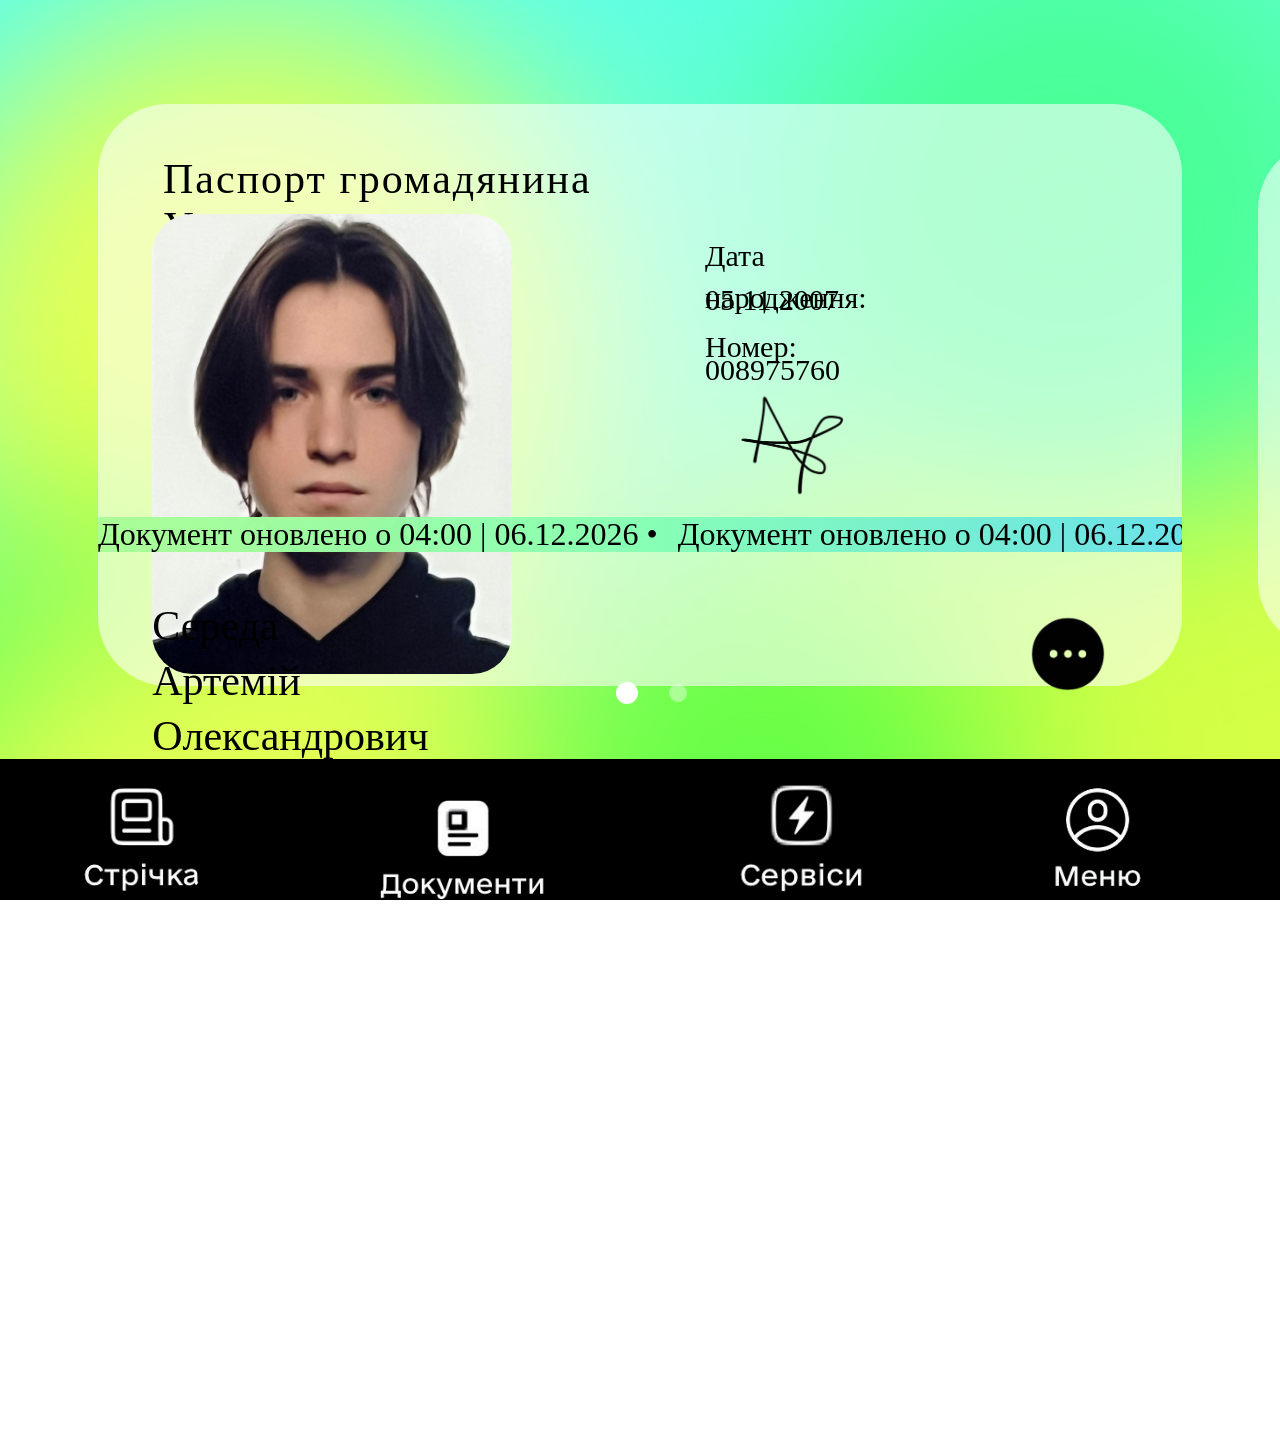
==== fake_diia.html @ 61fe567f "Add files via upload" ====
<!DOCTYPE html>
<html lang="ru">
<head>
<meta charset="UTF-8">
<link rel="stylesheet" href="style.css">
<link rel="icon" type="image/png" href="unnamed.jpg">
<link rel="apple-touch-icon" href="unnamed.jpg">
<meta name="viewport" content="width=device-width, initial-scale=0.4, maximum-scale=0.4, user-scalable=no">
<script src="scripts.js"></script>
<link rel="manifest" href="manifest.json">
</head>
<body>

  <div class="orbit orbit1">
  <div class="blob blob1"></div>
</div>
<div class="orbit orbit2">
  <div class="blob blob2"></div>
</div>
<div class="orbit orbit3">
  <div class="blob blob3"></div>
</div>
<div class="orbit orbit4">
  <div class="blob blob4"></div>
</div>
<div class="orbit orbit5">
  <div class="blob blob5"></div>
</div>
<div class="orbit orbit6">
  <div class="blob blob6"></div>
</div>

<div class="container-document front">
      <h1>Паспорт громадянина<br>України</h1>
      <img src="images.jpg">
      <p>Дата<br>народження:</p>
      <p class="date">05.11.2007</p>
      <p class="number">Номер:</p>
      <p class="numbero">008975760</p>
      <div class="container-diisnosti">
         <div class="marquee" id="marquee">
        </div>
        </div>
        <img class="pidpis" src="pidpis.png">
      <p class="PIB">Середа<br>Артемiй<br>Олександрович</p>
      <button class="options"></button>
      </div>
    <div class="container-document-2 back">
        <p class="code-text">Код діятиме ще <span id="timer">3:00</span> хв</p>
        <img class="qrcode" src="qrcode.png">
        <button class="qr-button"></button>
        <button class="strih-button"></button>
    </div>

        
    
    <div class="container-document-3">
      <h1 class="platnik">Картка платника<br>податкiв</h1>
      <h2 class="RNOKPP">РНОКПП</h2>
      <p class="PIB-platnik">Середа<br>Артемiй<br>Олександрович</p>
      <p class="date-birthday">Дата народження:<br>
      05.11.2007</p>
      <div class="container-diisnosti2">
         <div class="marquee2" id="marquee2">
        </div>
        </div>
      <p class="NumberRnokpp">3987608613</p>
      <button class="copy-paste"></button>
      <button class="options"></button>
    </div>
    <div class="container-document-4 back">
        <p class="code-text">Код діятиме ще <span id="timer">3:00</span> хв</p>
        <img class="qrcode" src="qrcode.png">
        <button class="qr-button"></button>
        <button class="strih-button"></button>
    </div>

  <div class="circle"></div>
  <div class="circle2"></div>

  <div class="down-bar">
    <img class="strichka" src="strichka.png">
    <img class="document" src="document.png">
    <img class="services" src="services.png">
    <img class="menus" src="menus.png">
  </div>

</body>
</html>
---- style.css ----
@font-face {
  font-family: "E-Ukraine-Regular";
  src: url("fonts/e-Ukraine_font/desktop/e-Ukraine-Regular.otf") format("opentype");
  font-weight: normal;
  font-style: normal;
}

@font-face {
  font-family: "E-Ukraine-Bold";
  src: url("fonts/e-Ukraine_font/desktop/e-Ukraine-Bold.otf") format("opentype");
  font-weight: normal;
  font-style: normal;
}

@font-face {
  font-family: "E-Ukraine-Medium";
  src: url("fonts/e-Ukraine_font/desktop/e-Ukraine-Medium.otf") format("opentype");
  font-weight: normal;
  font-style: normal;
}

@font-face {
  font-family: "E-Ukraine-Thin";
  src: url("fonts/e-Ukraine_font/desktop/e-Ukraine-Thin.otf") format("opentype");
  font-weight: normal;
  font-style: normal;
}

html, body {
  margin: 0;
  padding: 0;
  width: 100vw;
  height: 100vh;
  overflow: hidden;
  display: flex;
  justify-content: center;
  align-items: center;
  perspective: 25000px;
  background-attachment: fixed;
  background-size: cover;
  white-space: nowrap;

  /* Стартовый фон */
  background: linear-gradient(160deg, #57fff4, #6bffce, #65e0ff);
  animation: gradientFlow 15s ease-in-out infinite alternate;
}

body.screen-2 .container-document,
body.screen-2 .container-document-2 {
  transform: translateX(-120%);
  opacity: 0;
  pointer-events: none;
}

/* Третий въезжает и становится как обычный документ */
body.screen-2 .container-document-3 {
  right: 10%;      /* ставим по центру, подгони при необходимости */
  top: 11.5%;
  height: 58%;     /* как у остальных */
  opacity: 1;
}

/* ---- МЯГКИЙ ФОН КАК В ДІЇ ---- */
body::before {
  content: "";
  position: fixed;
  inset: 0;
  z-index: -1;
  background: inherit; /* повторяет фон body */
  filter: blur(2px);
  opacity: 0.9;
  animation: huePulse 20s linear infinite alternate;
}

/* Анимация плавного движения фона */
@keyframes gradientFlow {
  0% {
    background-position: 0% 50%;
    background: linear-gradient(160deg, #57fff4, #6bffce, #65e0ff);
  }
  50% {
    background-position: 100% 50%;
    background: linear-gradient(160deg, #6bffce, #65e0ff, #57fff4);
  }
  100% {
    background-position: 0% 50%;
    background: linear-gradient(160deg, #65e0ff, #57fff4, #6bffce);
  }
}

/* Едва заметное “дыхание” цвета */
@keyframes huePulse {
  0%   { filter: hue-rotate(0deg) brightness(1); }
  50%  { filter: hue-rotate(15deg) brightness(1.05); }
  100% { filter: hue-rotate(-15deg) brightness(1); }
}

/* ---- БЛОБЫ ---- */
.blob {
  position: absolute;
  border-radius: 50%;
  filter: blur(100px);
  opacity: 1;
  animation: moveRandom 10s ease-in-out infinite;
}

/* Размеры, цвета, отдельная цветовая анимация у каждого */
.blob1 { width: 700px; height: 700px; background: #e3ff54; top: 0%; left: -8%;  animation: moveRandom 22s ease-in-out infinite, colorShift1 30s ease-in-out infinite; }
.blob2 { width: 700px; height: 700px; background: #5eff49; top: 60%; left: -20%; animation: moveRandom 25s ease-in-out infinite, colorShift2 28s ease-in-out infinite; }
.blob3 { width: 1000px; height: 1000px; background: #d4ff46; top: 40%; left: 50%; animation: moveRandom 28s ease-in-out infinite, colorShift3 35s ease-in-out infinite; }
.blob4 { width: 900px; height: 900px; background: #e3ff54; top: 60%; left: -10%; animation: moveRandom 26s ease-in-out infinite, colorShift4 32s ease-in-out infinite; }
.blob5 { width: 600px; height: 600px; background: #49ff95; top: -10%; left: 60%; animation: moveRandom 30s ease-in-out infinite, colorShift5 37s ease-in-out infinite; }
.blob6 { width: 500px; height: 500px; background: #66ff47; top: 60%; left: 40%; animation: moveRandom 32s ease-in-out infinite, colorShift6 39s ease-in-out infinite; }

/* ---- Анимация движения ---- */
@keyframes moveRandom {
  0%   { transform: translate(0, 0) scale(1); }
  20%  { transform: translate(50px, -100px) scale(1.1); }
  40%  { transform: translate(-80px, 60px) scale(0.9); }
  60%  { transform: translate(120px, 100px) scale(1.15); }
  80%  { transform: translate(-100px, -80px) scale(1.05); }
  100% { transform: translate(0, 0) scale(1); }
}

/* ---- Независимые цветовые циклы (мягко-красочные версии) ---- */
@keyframes colorShift1 {
  0% { background-color: #f6ff94; }
  25% { background-color: #c7f7ff; }
  50% { background-color: #93d7ff; }
  75% { background-color: #b6ffda; }
  90% { background-color: #e3c6ff; }
  100% { background-color: #f6ff94; }
}

@keyframes colorShift2 {
  0% { background-color: #b7ff9f; }
  25% { background-color: #e3c6ff; }
  50% { background-color: #b6ffda; }
  75% { background-color: #c7f7ff; }
  90% { background-color: #7ec3ff; }
  100% { background-color: #b7ff9f; }
}

@keyframes colorShift3 {
  0% { background-color: #f1ff86; }
  25% { background-color: #b6ffda; }
  50% { background-color: #e3c6ff; }
  75% { background-color: #c7f7ff; }
  90% { background-color: #94ffe9; }
  100% { background-color: #f1ff86; }
}

@keyframes colorShift4 {
  0% { background-color: #f6ff94; }
  25% { background-color: #7ec3ff; }
  50% { background-color: #b6ffda; }
  75% { background-color: #c7f7ff; }
  90% { background-color: #e3c6ff; }
  100% { background-color: #f6ff94; }
}

@keyframes colorShift5 {
  0% { background-color: #97ffd1; }
  25% { background-color: #97e0ff; }
  50% { background-color: #c7f7ff; }
  75% { background-color: #b6ffda; }
  90% { background-color: #e3c6ff; }
  100% { background-color: #97ffd1; }
}

@keyframes colorShift6 {
  0% { background-color: #aaff93; }
  25% { background-color: #e3c6ff; }
  50% { background-color: #b6ffda; }
  75% { background-color: #c7f7ff; }
  85% { background-color: #97ffd1; }
  95% { background-color: #d7aaff; }
  100% { background-color: #aaff93; }
}


  .container-document{    
    width: 80%;
    height: 58%;
    margin: auto auto;
    position: absolute;
    top: 11.5%;
    padding: 30px;
    border-radius: 70px;
    background: rgba(255, 255, 255, 0.582);
    backdrop-filter: blur(5px); 
    color: white;
    text-align: left;
    font-family: "E-Ukraine-Regular";
    transform-style: preserve-3d;
    transition: transform 0.7s;
    cursor: pointer;
    backface-visibility: hidden;
  }
  

  .container-document-2{    
    width: 80%;
    height: 58%;
    margin: auto auto;
    position: absolute;
    top: 11.5%;
    padding: 30px;
    border-radius: 70px;
    background: white;
    color: rgb(255, 255, 255);
    font-family: "E-Ukraine-Regular";
    transform-style: preserve-3d;
    transition: transform 0.7s;
    cursor: pointer;
    backface-visibility: hidden;
    justify-content: center;
    align-items: center;
    text-align: center;
  }

.container-document,
.container-document-2,
.container-document-3,
.container-document-4 {
  transition: transform 0.3s ease-in-out, opacity 0.3s ease-in-out, right 0.3s ease-in-out, height 0.3s ease-in-out, top 0.3s ease-in-out;
}


.code-text {
  color: #888;
  font-size: 27px;
  margin-bottom: 10px;
  position: relative;
  top: 5%;
}

.qrcode {
  position: absolute;
  left: 14%;
  top: 16%;
  width: 75%;
  height: 50%;
}

.qr-button {
  width: 160px;
  height: 220px;
  position: absolute;
  top: 75.5%;
  left: 22%;
  background-image: url('qr-button.png');
  background-color: transparent;
  background-size: cover;
  background-position: center; 
  border: none; 
  outline: none; 
}

.strih-button {
  width: 200px;
  height: 240px;
  position: absolute;
  top: 74.8%;
  left: 58%;
  background-image: url('strih-button.png');
  background-color: transparent;
  background-size: cover;
  background-position: center; 
  border: none; 
  outline: none; 
}

.container-document-3 {
  width: 80%;
  height: 50%;
  margin: auto auto;
  position: absolute;
  top: 15.5%;
  right: -83%;          
  padding: 30px;
  border-radius: 70px;
  background: rgba(255, 255, 255, 0.582);
  backdrop-filter: blur(5px); 
  color: white;
  text-align: left;
  font-family: "E-Ukraine-Regular";
  transition: transform 0.7s;
  transform-style: preserve-3d;
  opacity: 1;        
}

.container-document-3 .platnik {
    font-size: 42px;
    margin-bottom: 10px;
    color: #000000;
    position: absolute;
    left: 6%;
    top: 4%;
    letter-spacing: 2px;
    font-weight: 400;
}

.container-document-3 .RNOKPP {
    font-size: 38px;
    margin-bottom: 10px;
    color: #000000;
    position: absolute;
    left: 6%;
    top: 15%;
    letter-spacing: 2px;
    font-weight: 400;
}

.container-document-3 .PIB-platnik {
    font-size: 33px;
    margin-bottom: 10px;
    color: #000000;
    line-height: 1.5;
    position: absolute;
    left: 6%;
    top: 24%;
}

.container-document-3 .date-birthday {
    font-size: 29px;
    margin-bottom: 10px;
    color: #000000;
    line-height: 1.8;
    position: absolute;
    left: 6%;
    top: 40%;
}

.container-document-3 .container-diisnosti2 {
  position: absolute;
  top: 74%;
  left: 0;
  width: 100%;
  height: 6%;
  overflow: hidden; 
  background: linear-gradient(90deg, #abfd97,#4cd480ee, #2ca8c7b8);
  font-family: "E-Ukraine-Regular";
  font-weight: 500;
  display: flex;
  align-items: center;
}

.container-document-3 .marquee2 {
  display: flex;
  white-space: nowrap;
  animation: marquee 10s linear infinite;
}

.marquee2 span {
  font-size: 32px;
  color: #000000;
  padding-right: 20px;
}

.container-document-3 .NumberRnokpp {
    font-size: 70px;
    color: #000000;
    line-height: 1.3;
    position: absolute;
    left: 5%;
    top: 80%;
}

.container-document-3 .copy-paste {
  width: 55px;
  height: 58px;
  position: absolute;
  top: 87%;
  left: 59%;
  background-image: url('copy-paste.png');
  background-color: transparent;
  background-size: cover;
  background-position: center; 
  border: none; 
  outline: none;
}


 .container-document-4{    
    width: 80%;
    height: 58%;
    margin: auto auto;
    position: absolute;
    top: 11.5%;
    padding: 30px;
    border-radius: 70px;
    background: white;
    color: rgb(255, 255, 255);
    font-family: "E-Ukraine-Regular";
    transform-style: preserve-3d;
    transition: transform 0.7s;
    cursor: pointer;
    backface-visibility: hidden;
    justify-content: center;
    align-items: center;
    text-align: center;
  }

.container-document-2 {
  transform: rotateY(180deg);
}

body.flip1 .container-document {
  transform: rotateY(180deg);
}

body.flip1 .container-document-2 {
  transform: rotateY(360deg);
}

.container-document-4 {
  transform: rotateY(180deg);
}

body.flip2 .container-document-3 {
  transform: rotateY(180deg);
}

body.flip2 .container-document-4 {
  transform: rotateY(360deg);
}


body:not(.screen-2) .container-diisnosti2 {
  opacity: 0;
  transition: opacity 0.4s ease;
  pointer-events: none; /* чтобы не мешала кликам */
}

/* Когда включён второй экран — полоса появляется */
body.screen-2 .container-diisnosti2 {
  opacity: 1;
  transition: opacity 0.4s ease;
  pointer-events: auto;
}


body.screen-2 .container-document-3 {
  width: 80%;
  height: 58%;
  position: absolute;
  top: 11.5%;
  left: 7%;
  opacity: 1;
}

body.screen-2 .container-document{
  transform: translateX(-103%);    
  opacity: 1;
  width: 80%;
  height: 50%;
  margin: auto auto;
  position: absolute;
  top: 15.5%;  
  pointer-events: none;
}

/* Когда первый экран (по умолчанию) — полоса видна */
body:not(.screen-2) .container-diisnosti {
  opacity: 1;
  transition: opacity 0.4s ease;
}

/* Когда включён второй экран — полоса исчезает */
body.screen-2 .container-diisnosti {
  opacity: 0;
  transition: opacity 0.4s ease;
  pointer-events: none; 
}


  .container-document h1 {
    font-size: 42px;
    margin-bottom: 10px;
    color: #000000;
    position: absolute;
    left: 6%;
    top: 4%;
    letter-spacing: 2px;
    font-weight: 400;
  }

  .container-document p {
    font-size: 30px;
    font-weight: 200;
    margin-bottom: 10px;
    color: #000000;
    line-height: 1.4;
    position: absolute;
    left: 56%;
    top: 17.5%;
  }

  .container-document p.date {
    font-size: 30px;
    margin-bottom: 10px;
    color: #000000;

    position: absolute;
    left: 56%;
    top: 25%;
  }

  .container-document p.number {
    font-size: 30px;
    margin-bottom: 10px;
    color: #000000;

    position: absolute;
    left: 56%;
    top: 33%;
  }

  .container-document p.numbero {
    font-size: 30px;
    margin-bottom: 10px;
    color: #000000;

    position: absolute;
    left: 56%;
    top: 37%;
  }

  img {
    width: 360px;
    height: 460px;
    border-radius: 40px; 
    object-fit: cover;  
    position: absolute;
    top: 19%; 
    left: 5%;
  }

.container-diisnosti {
  position: absolute;
  top: 71%;
  left: 0;
  width: 100%;
  height: 6%;
  overflow: hidden; 
  background: linear-gradient(90deg, #abfd97,#83ffb2ee, #40d6fbb8);
  font-family: "E-Ukraine-Regular";
  font-weight: 500;
  display: flex;
  align-items: center;
}

.marquee {
  display: flex;
  white-space: nowrap;
  animation: marquee 10s linear infinite;
}

.marquee span {
  font-size: 32px;
  color: #000000;
  padding-right: 20px;
}

@keyframes marquee {
  0% {
    transform: translateX(0);
  }
  100% {
    transform: translateX(-50%);
  }
}

.container-document p.PIB {
    font-size: 42px;
    color: #000000;
    line-height: 1.3;
    position: absolute;
    left: 5%;
    top: 78%;
}

.options {
  width: 75px;
  height: 75px;
  position: absolute;
  top: 88%;
  left: 86%;
  background-image: url('menu.png');
  background-color: transparent;
  background-size: cover;
  background-position: center; 
  border: none; 
  outline: none;           
}

.options:active {
  background-color: transparent;
  transform: none;
}

.pidpis {
    width: 150px;
    height: 150px;
    border-radius: 40px; 
    object-fit: cover;  
    position: absolute;
    top: 45%; 
    left: 57%;
  }
.circle,
.circle2 {
  border-radius: 50%;
  position: absolute;
  top: 77%;
  transform: translate(-50%, -50%);
  transition: all 0.3s ease;
}

/* Базовые размеры и цвета (первый активен) */
.circle {
  height: 22px;
  width: 22px;
  left: 49%;
  background-color: white;
}

.circle2 {
  height: 18px;
  width: 18px;
  left: 53%;
  background-color: rgba(255, 255, 255, 0.4);
}


body.screen-2 .circle {
  height: 18px;
  width: 18px;
  background-color: rgba(255, 255, 255, 0.4);
}

body.screen-2 .circle2 {
  height: 22px;
  width: 22px;
  background-color: white;
}

.down-bar {    
    width: 100%;
    height: 10%;
    margin: auto auto;
    position: absolute;
    bottom: -1%;
    padding: 30px;
    background: rgba(0, 0, 0);
    backdrop-filter: blur(5px); 
    color: white;
    text-align: left;
    font-family: "E-Ukraine-Regular";
  }


  .strichka {
    width: 130px;
    height: 130px; 
    object-fit: cover;  
    position: absolute;
    top: 6%; 
    left: 8%;
  }

  .document {
    width: 183px;
    height: 183px; 
    object-fit: cover;  
    position: absolute;
    top: -1%; 
    left: 30%;
  }

  .services {
    width: 138px;
    height: 138px; 
    object-fit: cover;  
    position: absolute;
    top: 7%; 
    left: 57%;
  }

  .menus {
    width: 138px;
    height: 138px; 
    object-fit: cover;  
    position: absolute;
    top: 6%; 
    left: 79%;
  }
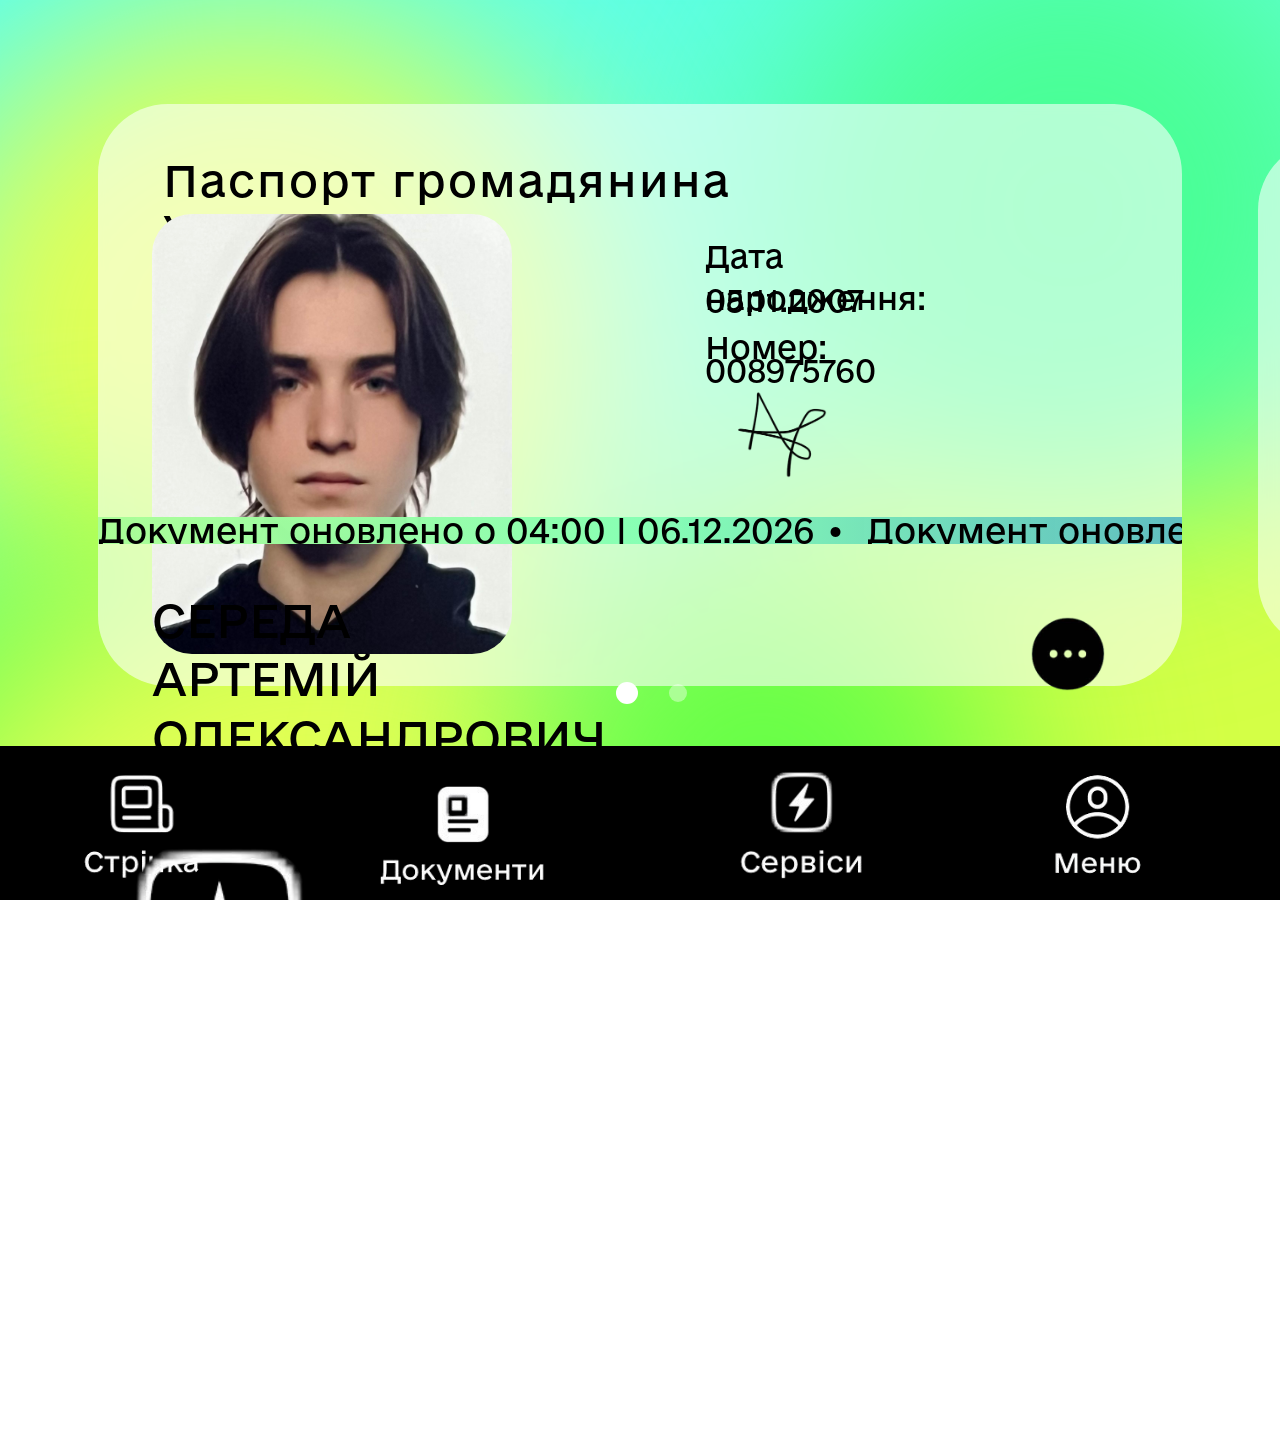
==== commit b1e36ecd: "Update fake_diia.html" ====
--- a/fake_diia.html
+++ b/fake_diia.html
@@ -5,9 +5,13 @@
 <link rel="stylesheet" href="style.css">
 <link rel="icon" type="image/png" href="unnamed.jpg">
 <link rel="apple-touch-icon" href="unnamed.jpg">
-<meta name="viewport" content="width=device-width, initial-scale=0.4, maximum-scale=0.4, user-scalable=no">
 <script src="scripts.js"></script>
 <link rel="manifest" href="manifest.json">
+<meta name="viewport" content="width=device-width, initial-scale=0.4, viewport-fit=cover">
+
+<meta name="apple-mobile-web-app-capable" content="yes">
+<meta name="apple-mobile-web-app-status-bar-style" content="default">
+<meta name="apple-mobile-web-app-title" content="Мій паспорт">
 </head>
 <body>
 
@@ -42,7 +46,7 @@
         </div>
         </div>
         <img class="pidpis" src="pidpis.png">
-      <p class="PIB">Середа<br>Артемiй<br>Олександрович</p>
+      <p class="PIB">СЕРЕДA<br>АРТЕМIЙ<br>ОЛЕКСАНДРОВИЧ</p>
       <button class="options"></button>
       </div>
     <div class="container-document-2 back">
@@ -52,7 +56,6 @@
         <button class="strih-button"></button>
     </div>
 
-        
     
     <div class="container-document-3">
       <h1 class="platnik">Картка платника<br>податкiв</h1>
@@ -78,9 +81,12 @@
   <div class="circle"></div>
   <div class="circle2"></div>
 
+  
+
   <div class="down-bar">
     <img class="strichka" src="strichka.png">
     <img class="document" src="document.png">
+    <img class="diia_ai" src="ai.png">
     <img class="services" src="services.png">
     <img class="menus" src="menus.png">
   </div>
--- a/style.css
+++ b/style.css
@@ -1,27 +1,27 @@
 @font-face {
   font-family: "E-Ukraine-Regular";
-  src: url("fonts/e-Ukraine_font/desktop/e-Ukraine-Regular.otf") format("opentype");
+  src: url("./e-Ukraine-Regular.otf") format("opentype");
   font-weight: normal;
   font-style: normal;
 }
 
 @font-face {
   font-family: "E-Ukraine-Bold";
-  src: url("fonts/e-Ukraine_font/desktop/e-Ukraine-Bold.otf") format("opentype");
+  src: url("./e-Ukraine-Bold.otf") format("opentype");
   font-weight: normal;
   font-style: normal;
 }
 
 @font-face {
   font-family: "E-Ukraine-Medium";
-  src: url("fonts/e-Ukraine_font/desktop/e-Ukraine-Medium.otf") format("opentype");
+  src: url("./e-Ukraine-Medium.otf") format("opentype");
   font-weight: normal;
   font-style: normal;
 }
 
 @font-face {
   font-family: "E-Ukraine-Thin";
-  src: url("fonts/e-Ukraine_font/desktop/e-Ukraine-Thin.otf") format("opentype");
+  src: url("./e-Ukraine-Thin.otf") format("opentype");
   font-weight: normal;
   font-style: normal;
 }
@@ -30,7 +30,7 @@
   margin: 0;
   padding: 0;
   width: 100vw;
-  height: 100vh;
+  height: 100dvh;
   overflow: hidden;
   display: flex;
   justify-content: center;
@@ -40,6 +40,8 @@
   background-size: cover;
   white-space: nowrap;
 
+  padding-top: env(safe-area-inset-top);
+
   /* Стартовый фон */
   background: linear-gradient(160deg, #57fff4, #6bffce, #65e0ff);
   animation: gradientFlow 15s ease-in-out infinite alternate;
@@ -59,6 +61,14 @@
   height: 58%;     /* как у остальных */
   opacity: 1;
 }
+
+body.screen-3 .container-document-3 {
+  transform: translateX(-120%);
+  opacity: 0;
+  pointer-events: none;
+}
+
+
 
 /* ---- МЯГКИЙ ФОН КАК В ДІЇ ---- */
 body::before {
@@ -127,22 +137,22 @@
   0% { background-color: #f6ff94; }
   25% { background-color: #c7f7ff; }
   50% { background-color: #93d7ff; }
-  75% { background-color: #b6ffda; }
+  75% { background-color: #5fb489; }
   90% { background-color: #e3c6ff; }
   100% { background-color: #f6ff94; }
 }
 
 @keyframes colorShift2 {
   0% { background-color: #b7ff9f; }
-  25% { background-color: #e3c6ff; }
+  25% { background-color: #89759c; }
   50% { background-color: #b6ffda; }
   75% { background-color: #c7f7ff; }
-  90% { background-color: #7ec3ff; }
+  90% { background-color: #4d799f; }
   100% { background-color: #b7ff9f; }
 }
 
 @keyframes colorShift3 {
-  0% { background-color: #f1ff86; }
+  0% { background-color: #c4d161; }
   25% { background-color: #b6ffda; }
   50% { background-color: #e3c6ff; }
   75% { background-color: #c7f7ff; }
@@ -170,14 +180,13 @@
 
 @keyframes colorShift6 {
   0% { background-color: #aaff93; }
-  25% { background-color: #e3c6ff; }
+  25% { background-color: #ac7ea5; }
   50% { background-color: #b6ffda; }
   75% { background-color: #c7f7ff; }
   85% { background-color: #97ffd1; }
   95% { background-color: #d7aaff; }
   100% { background-color: #aaff93; }
 }
-
 
   .container-document{    
     width: 80%;
@@ -200,6 +209,190 @@
   
 
   .container-document-2{    
+    width: 80%;
+    height: 58%;
+    margin: auto auto;
+    position: absolute;
+    top: 11.5%;
+    padding: 30px;
+    border-radius: 70px;
+    background: rgb(255, 255, 255);
+    color: rgb(255, 255, 255);
+    font-family: "E-Ukraine-Regular";
+    transform-style: preserve-3d;
+    transition: transform 0.7s;
+    cursor: pointer;
+    backface-visibility: hidden;
+    justify-content: center;
+    align-items: center;
+    text-align: center;
+  }
+
+
+.container-document,
+.container-document-2,
+.container-document-3,
+.container-document-4 {
+  transition: transform 0.3s ease-in-out, opacity 0.3s ease-in-out, right 0.3s ease-in-out, height 0.3s ease-in-out, top 0.3s ease-in-out;
+}
+
+
+.code-text {
+  color: #888;
+  font-size: 27px;
+  margin-bottom: 10px;
+  position: relative;
+  top: 5%;
+}
+
+.qrcode {
+  position: absolute;
+  left: 14%;
+  top: 16%;
+  width: 75%;
+  height: 50%;
+}
+
+.qr-button {
+  width: 160px;
+  height: 220px;
+  position: absolute;
+  top: 75.5%;
+  left: 22%;
+  background-image: url('qr-button.png');
+  background-color: transparent;
+  background-size: cover;
+  background-position: center; 
+  border: none; 
+  outline: none; 
+}
+
+.strih-button {
+  width: 200px;
+  height: 240px;
+  position: absolute;
+  top: 74.8%;
+  left: 58%;
+  background-image: url('strih-button.png');
+  background-color: transparent;
+  background-size: cover;
+  background-position: center; 
+  border: none; 
+  outline: none; 
+}
+
+.container-document-3 {
+  width: 80%;
+  height: 50%;
+  margin: auto auto;
+  position: absolute;
+  top: 15.5%;
+  right: -83%;          
+  padding: 30px;
+  border-radius: 70px;
+  background: rgba(255, 255, 255, 0.582);
+  backdrop-filter: blur(5px); 
+  color: white;
+  text-align: left;
+  font-family: "E-Ukraine-Regular";
+  transition: transform 0.7s;
+  transform-style: preserve-3d;
+  opacity: 1;        
+}
+
+.container-document-3 .platnik {
+    font-size: 42px;
+    margin-bottom: 10px;
+    color: #000000;
+    position: absolute;
+    left: 6%;
+    top: 4%;
+    letter-spacing: 2px;
+    font-weight: 400;
+}
+
+.container-document-3 .RNOKPP {
+    font-size: 38px;
+    margin-bottom: 10px;
+    color: #000000;
+    position: absolute;
+    left: 6%;
+    top: 15%;
+    letter-spacing: 2px;
+    font-weight: 400;
+}
+
+.container-document-3 .PIB-platnik {
+    font-size: 33px;
+    margin-bottom: 10px;
+    color: #000000;
+    line-height: 1.5;
+    position: absolute;
+    left: 6%;
+    top: 24%;
+}
+
+.container-document-3 .date-birthday {
+    font-size: 29px;
+    margin-bottom: 10px;
+    color: #000000;
+    line-height: 1.8;
+    position: absolute;
+    left: 6%;
+    top: 40%;
+}
+
+.container-document-3 .container-diisnosti2 {
+  position: absolute;
+  top: 74%;
+  left: 0;
+  width: 100%;
+  height: 5%;
+  overflow: hidden; 
+  background: linear-gradient(90deg, #abfd97,#4cd480ee, #2ca8c7b8);
+  font-family: "E-Ukraine-Regular";
+  font-weight: 500;
+  display: flex;
+  align-items: center;
+}
+
+.container-document-3 .marquee2 {
+  display: flex;
+  white-space: nowrap;
+  animation: marquee 10s linear infinite;
+}
+
+.marquee2 span {
+  font-size: 32px;
+  color: #000000;
+  padding-right: 20px;
+}
+
+.container-document-3 .NumberRnokpp {
+    font-size: 70px;
+    color: #000000;
+    line-height: 1.3;
+    position: absolute;
+    left: 5%;
+    top: 80%;
+}
+
+.container-document-3 .copy-paste {
+  width: 55px;
+  height: 58px;
+  position: absolute;
+  top: 87%;
+  left: 59%;
+  background-image: url('copy-paste.png');
+  background-color: transparent;
+  background-size: cover;
+  background-position: center; 
+  border: none; 
+  outline: none;
+}
+
+
+ .container-document-4{    
     width: 80%;
     height: 58%;
     margin: auto auto;
@@ -219,189 +412,6 @@
     text-align: center;
   }
 
-.container-document,
-.container-document-2,
-.container-document-3,
-.container-document-4 {
-  transition: transform 0.3s ease-in-out, opacity 0.3s ease-in-out, right 0.3s ease-in-out, height 0.3s ease-in-out, top 0.3s ease-in-out;
-}
-
-
-.code-text {
-  color: #888;
-  font-size: 27px;
-  margin-bottom: 10px;
-  position: relative;
-  top: 5%;
-}
-
-.qrcode {
-  position: absolute;
-  left: 14%;
-  top: 16%;
-  width: 75%;
-  height: 50%;
-}
-
-.qr-button {
-  width: 160px;
-  height: 220px;
-  position: absolute;
-  top: 75.5%;
-  left: 22%;
-  background-image: url('qr-button.png');
-  background-color: transparent;
-  background-size: cover;
-  background-position: center; 
-  border: none; 
-  outline: none; 
-}
-
-.strih-button {
-  width: 200px;
-  height: 240px;
-  position: absolute;
-  top: 74.8%;
-  left: 58%;
-  background-image: url('strih-button.png');
-  background-color: transparent;
-  background-size: cover;
-  background-position: center; 
-  border: none; 
-  outline: none; 
-}
-
-.container-document-3 {
-  width: 80%;
-  height: 50%;
-  margin: auto auto;
-  position: absolute;
-  top: 15.5%;
-  right: -83%;          
-  padding: 30px;
-  border-radius: 70px;
-  background: rgba(255, 255, 255, 0.582);
-  backdrop-filter: blur(5px); 
-  color: white;
-  text-align: left;
-  font-family: "E-Ukraine-Regular";
-  transition: transform 0.7s;
-  transform-style: preserve-3d;
-  opacity: 1;        
-}
-
-.container-document-3 .platnik {
-    font-size: 42px;
-    margin-bottom: 10px;
-    color: #000000;
-    position: absolute;
-    left: 6%;
-    top: 4%;
-    letter-spacing: 2px;
-    font-weight: 400;
-}
-
-.container-document-3 .RNOKPP {
-    font-size: 38px;
-    margin-bottom: 10px;
-    color: #000000;
-    position: absolute;
-    left: 6%;
-    top: 15%;
-    letter-spacing: 2px;
-    font-weight: 400;
-}
-
-.container-document-3 .PIB-platnik {
-    font-size: 33px;
-    margin-bottom: 10px;
-    color: #000000;
-    line-height: 1.5;
-    position: absolute;
-    left: 6%;
-    top: 24%;
-}
-
-.container-document-3 .date-birthday {
-    font-size: 29px;
-    margin-bottom: 10px;
-    color: #000000;
-    line-height: 1.8;
-    position: absolute;
-    left: 6%;
-    top: 40%;
-}
-
-.container-document-3 .container-diisnosti2 {
-  position: absolute;
-  top: 74%;
-  left: 0;
-  width: 100%;
-  height: 6%;
-  overflow: hidden; 
-  background: linear-gradient(90deg, #abfd97,#4cd480ee, #2ca8c7b8);
-  font-family: "E-Ukraine-Regular";
-  font-weight: 500;
-  display: flex;
-  align-items: center;
-}
-
-.container-document-3 .marquee2 {
-  display: flex;
-  white-space: nowrap;
-  animation: marquee 10s linear infinite;
-}
-
-.marquee2 span {
-  font-size: 32px;
-  color: #000000;
-  padding-right: 20px;
-}
-
-.container-document-3 .NumberRnokpp {
-    font-size: 70px;
-    color: #000000;
-    line-height: 1.3;
-    position: absolute;
-    left: 5%;
-    top: 80%;
-}
-
-.container-document-3 .copy-paste {
-  width: 55px;
-  height: 58px;
-  position: absolute;
-  top: 87%;
-  left: 59%;
-  background-image: url('copy-paste.png');
-  background-color: transparent;
-  background-size: cover;
-  background-position: center; 
-  border: none; 
-  outline: none;
-}
-
-
- .container-document-4{    
-    width: 80%;
-    height: 58%;
-    margin: auto auto;
-    position: absolute;
-    top: 11.5%;
-    padding: 30px;
-    border-radius: 70px;
-    background: white;
-    color: rgb(255, 255, 255);
-    font-family: "E-Ukraine-Regular";
-    transform-style: preserve-3d;
-    transition: transform 0.7s;
-    cursor: pointer;
-    backface-visibility: hidden;
-    justify-content: center;
-    align-items: center;
-    text-align: center;
-  }
-
 .container-document-2 {
   transform: rotateY(180deg);
 }
@@ -529,7 +539,7 @@
 
   img {
     width: 360px;
-    height: 460px;
+    height: 440px;
     border-radius: 40px; 
     object-fit: cover;  
     position: absolute;
@@ -542,9 +552,9 @@
   top: 71%;
   left: 0;
   width: 100%;
-  height: 6%;
+  height: 4.7%;
   overflow: hidden; 
-  background: linear-gradient(90deg, #abfd97,#83ffb2ee, #40d6fbb8);
+  background: linear-gradient(90deg, #abfd97,#83ffb2ee, #32a6c3b8);
   font-family: "E-Ukraine-Regular";
   font-weight: 500;
   display: flex;
@@ -567,18 +577,22 @@
   0% {
     transform: translateX(0);
   }
+  50% {
+    transform: translateX(-15%);
+  }
   100% {
-    transform: translateX(-50%);
+    transform: translateX(-25%);
   }
 }
 
 .container-document p.PIB {
-    font-size: 42px;
+    font-size: 45px;
     color: #000000;
     line-height: 1.3;
     position: absolute;
     left: 5%;
-    top: 78%;
+    top: 76%;
+    text-transform: uppercase;
 }
 
 .options {
@@ -601,8 +615,8 @@
 }
 
 .pidpis {
-    width: 150px;
-    height: 150px;
+    width: 130px;
+    height: 130px;
     border-radius: 40px; 
     object-fit: cover;  
     position: absolute;
@@ -648,10 +662,10 @@
 
 .down-bar {    
     width: 100%;
-    height: 10%;
+    height: 11%;
     margin: auto auto;
     position: absolute;
-    bottom: -1%;
+    bottom: -0.5%;
     padding: 30px;
     background: rgba(0, 0, 0);
     backdrop-filter: blur(5px); 
@@ -679,6 +693,16 @@
     left: 30%;
   }
 
+  .diiaai {
+    width: 123px;
+    height: 123px;
+    object-fit: cover;
+    position: absolute;
+    top: 5%;
+    left: 50%;
+    z-index: 10;
+}
+
   .services {
     width: 138px;
     height: 138px; 
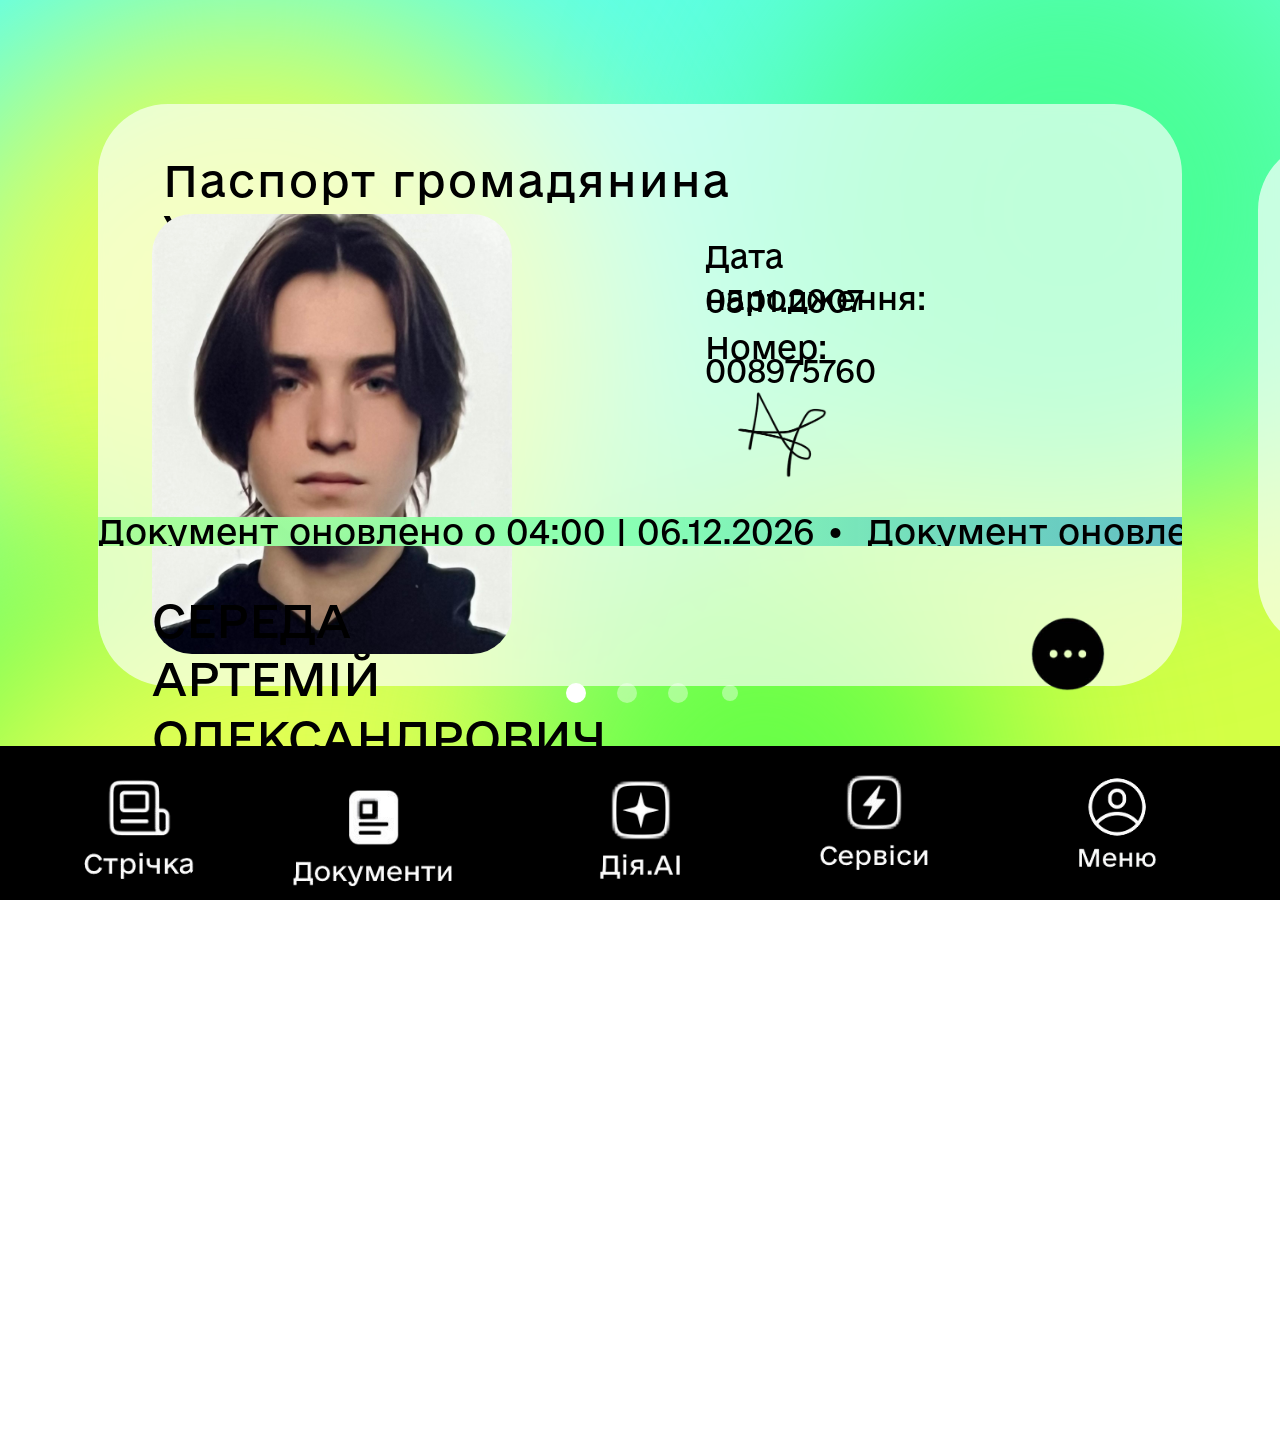
==== commit 2115cb21: "Update fake_diia.html" ====
--- a/fake_diia.html
+++ b/fake_diia.html
@@ -56,7 +56,6 @@
         <button class="strih-button"></button>
     </div>
 
-    
     <div class="container-document-3">
       <h1 class="platnik">Картка платника<br>податкiв</h1>
       <h2 class="RNOKPP">РНОКПП</h2>
@@ -80,7 +79,8 @@
 
   <div class="circle"></div>
   <div class="circle2"></div>
-
+  <div class="circle3"></div>
+  <div class="circle4"></div>
   
 
   <div class="down-bar">
--- a/style.css
+++ b/style.css
@@ -72,14 +72,9 @@
 
 /* ---- МЯГКИЙ ФОН КАК В ДІЇ ---- */
 body::before {
-  content: "";
-  position: fixed;
-  inset: 0;
-  z-index: -1;
-  background: inherit; /* повторяет фон body */
-  filter: blur(2px);
-  opacity: 0.9;
-  animation: huePulse 20s linear infinite alternate;
+  
+  display: none !important;
+
 }
 
 /* Анимация плавного движения фона */
@@ -144,7 +139,7 @@
 
 @keyframes colorShift2 {
   0% { background-color: #b7ff9f; }
-  25% { background-color: #89759c; }
+  25% { background-color: #b79dd0; }
   50% { background-color: #b6ffda; }
   75% { background-color: #c7f7ff; }
   90% { background-color: #4d799f; }
@@ -196,7 +191,7 @@
     top: 11.5%;
     padding: 30px;
     border-radius: 70px;
-    background: rgba(255, 255, 255, 0.582);
+    background: rgba(255, 255, 255, 0.650);
     backdrop-filter: blur(5px); 
     color: white;
     text-align: left;
@@ -281,6 +276,8 @@
   outline: none; 
 }
 
+
+
 .container-document-3 {
   width: 80%;
   height: 50%;
@@ -290,7 +287,7 @@
   right: -83%;          
   padding: 30px;
   border-radius: 70px;
-  background: rgba(255, 255, 255, 0.582);
+  background: rgba(255, 255, 255, 0.685);
   backdrop-filter: blur(5px); 
   color: white;
   text-align: left;
@@ -552,7 +549,7 @@
   top: 71%;
   left: 0;
   width: 100%;
-  height: 4.7%;
+  height: 5%;
   overflow: hidden; 
   background: linear-gradient(90deg, #abfd97,#83ffb2ee, #32a6c3b8);
   font-family: "E-Ukraine-Regular";
@@ -623,8 +620,12 @@
     top: 45%; 
     left: 57%;
   }
+
+
 .circle,
-.circle2 {
+.circle2,
+.circle3,
+.circle4 {
   border-radius: 50%;
   position: absolute;
   top: 77%;
@@ -634,29 +635,41 @@
 
 /* Базовые размеры и цвета (первый активен) */
 .circle {
-  height: 22px;
-  width: 22px;
+  height: 20px;
+  width: 20px;
+  left: 45%;
+  background-color: white;
+}
+
+.circle2 {
+  height: 20px;
+  width: 20px;
   left: 49%;
-  background-color: white;
-}
-
-.circle2 {
-  height: 18px;
-  width: 18px;
+  background-color: rgba(255, 255, 255, 0.4);
+}
+
+.circle3 {
+  height: 20px;
+  width: 20px;
   left: 53%;
   background-color: rgba(255, 255, 255, 0.4);
 }
-
+.circle4 {
+  height: 16px;
+  width: 16px;
+  left: 57%;
+  background-color: rgba(255, 255, 255, 0.4);
+}
 
 body.screen-2 .circle {
-  height: 18px;
-  width: 18px;
+  height: 20px;
+  width: 20px;
   background-color: rgba(255, 255, 255, 0.4);
 }
 
 body.screen-2 .circle2 {
-  height: 22px;
-  width: 22px;
+  height: 20px;
+  width: 20px;
   background-color: white;
 }
 
@@ -674,49 +687,47 @@
     font-family: "E-Ukraine-Regular";
   }
 
-
   .strichka {
-    width: 130px;
-    height: 130px; 
+    width: 125px;
+    height: 125px; 
     object-fit: cover;  
     position: absolute;
-    top: 6%; 
+    top: 10%; 
     left: 8%;
   }
 
   .document {
-    width: 183px;
-    height: 183px; 
+    width: 178px;
+    height: 178px; 
     object-fit: cover;  
     position: absolute;
-    top: -1%; 
-    left: 30%;
-  }
-
-  .diiaai {
+    top: 2.5%; 
+    left: 23.5%;
+  }
+
+  .services {
     width: 123px;
-    height: 123px;
-    object-fit: cover;
-    position: absolute;
-    top: 5%;
+    height: 123px; 
+    object-fit: cover;  
+    position: absolute;
+    top: 10.5%; 
+    left: 63%;
+  }
+
+  .menus {
+    width: 125px;
+    height: 125px; 
+    object-fit: cover;  
+    position: absolute;
+    top: 9%; 
+    left: 81%;
+  }
+
+ .diia_ai {
+    width: 155px;
+    height: 155px;
+    position: absolute;
+    top: 6%;
     left: 50%;
-    z-index: 10;
-}
-
-  .services {
-    width: 138px;
-    height: 138px; 
-    object-fit: cover;  
-    position: absolute;
-    top: 7%; 
-    left: 57%;
-  }
-
-  .menus {
-    width: 138px;
-    height: 138px; 
-    object-fit: cover;  
-    position: absolute;
-    top: 6%; 
-    left: 79%;
-  }
+    transform: translateX(-50%);
+}
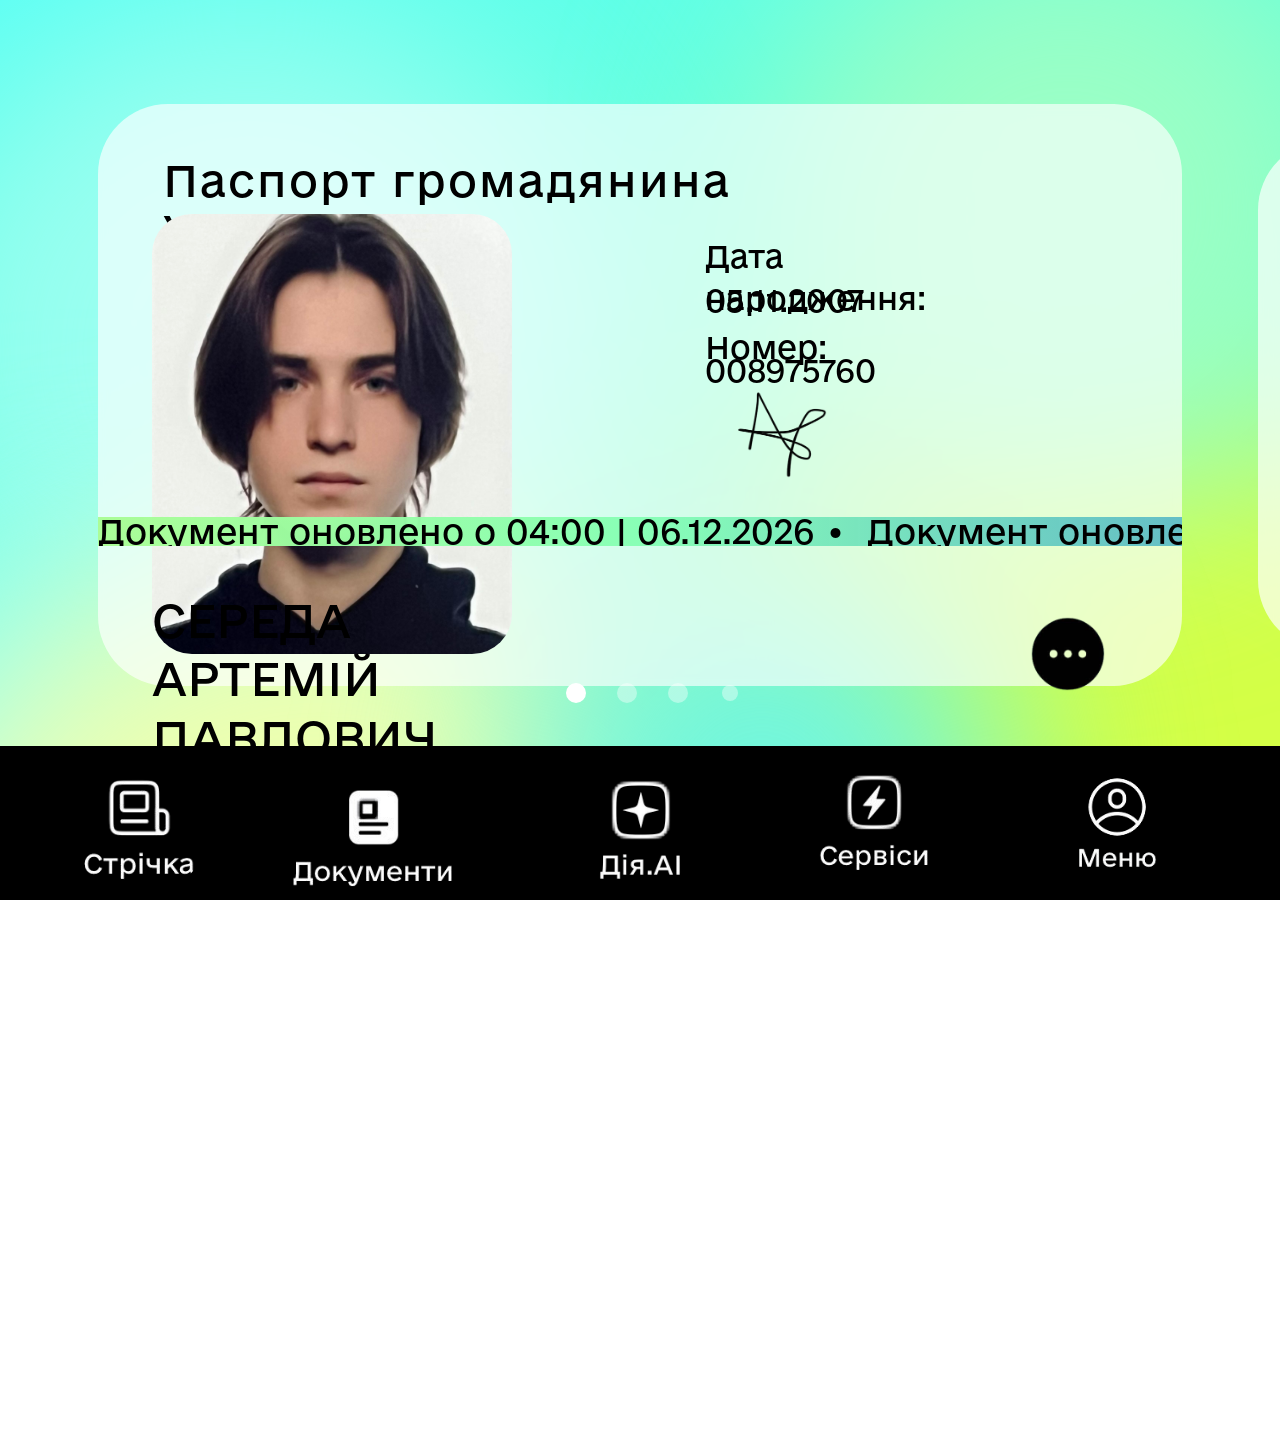
==== commit bc8f18cd: "Update fake_diia.html" ====
--- a/fake_diia.html
+++ b/fake_diia.html
@@ -46,7 +46,7 @@
         </div>
         </div>
         <img class="pidpis" src="pidpis.png">
-      <p class="PIB">СЕРЕДA<br>АРТЕМIЙ<br>ОЛЕКСАНДРОВИЧ</p>
+      <p class="PIB">СЕРЕДA<br>АРТЕМIЙ<br>ПАВЛОВИЧ</p>
       <button class="options"></button>
       </div>
     <div class="container-document-2 back">
@@ -59,7 +59,7 @@
     <div class="container-document-3">
       <h1 class="platnik">Картка платника<br>податкiв</h1>
       <h2 class="RNOKPP">РНОКПП</h2>
-      <p class="PIB-platnik">Середа<br>Артемiй<br>Олександрович</p>
+      <p class="PIB-platnik">Середа<br>Артемiй<br>Павлович</p>
       <p class="date-birthday">Дата народження:<br>
       05.11.2007</p>
       <div class="container-diisnosti2">
--- a/style.css
+++ b/style.css
@@ -110,12 +110,12 @@
 }
 
 /* Размеры, цвета, отдельная цветовая анимация у каждого */
-.blob1 { width: 700px; height: 700px; background: #e3ff54; top: 0%; left: -8%;  animation: moveRandom 22s ease-in-out infinite, colorShift1 30s ease-in-out infinite; }
-.blob2 { width: 700px; height: 700px; background: #5eff49; top: 60%; left: -20%; animation: moveRandom 25s ease-in-out infinite, colorShift2 28s ease-in-out infinite; }
+.blob1 { width: 700px; height: 700px; background: #9afff0; top: 0%; left: -8%;  animation: moveRandom 22s ease-in-out infinite, colorShift1 30s ease-in-out infinite; }
+.blob2 { width: 700px; height: 700px; background: #92fffd; top: 60%; left: -20%; animation: moveRandom 25s ease-in-out infinite, colorShift2 28s ease-in-out infinite; }
 .blob3 { width: 1000px; height: 1000px; background: #d4ff46; top: 40%; left: 50%; animation: moveRandom 28s ease-in-out infinite, colorShift3 35s ease-in-out infinite; }
-.blob4 { width: 900px; height: 900px; background: #e3ff54; top: 60%; left: -10%; animation: moveRandom 26s ease-in-out infinite, colorShift4 32s ease-in-out infinite; }
-.blob5 { width: 600px; height: 600px; background: #49ff95; top: -10%; left: 60%; animation: moveRandom 30s ease-in-out infinite, colorShift5 37s ease-in-out infinite; }
-.blob6 { width: 500px; height: 500px; background: #66ff47; top: 60%; left: 40%; animation: moveRandom 32s ease-in-out infinite, colorShift6 39s ease-in-out infinite; }
+.blob4 { width: 900px; height: 900px; background: #eeffaf; top: 60%; left: -10%; animation: moveRandom 26s ease-in-out infinite, colorShift4 32s ease-in-out infinite; }
+.blob5 { width: 600px; height: 600px; background: #9bffc5; top: -10%; left: 60%; animation: moveRandom 30s ease-in-out infinite, colorShift5 37s ease-in-out infinite; }
+.blob6 { width: 500px; height: 500px; background: #71f6de; top: 60%; left: 40%; animation: moveRandom 32s ease-in-out infinite, colorShift6 39s ease-in-out infinite; }
 
 /* ---- Анимация движения ---- */
 @keyframes moveRandom {
@@ -129,12 +129,12 @@
 
 /* ---- Независимые цветовые циклы (мягко-красочные версии) ---- */
 @keyframes colorShift1 {
-  0% { background-color: #f6ff94; }
-  25% { background-color: #c7f7ff; }
+  0% { background-color: #acf9ff; }
+  25% { background-color: #9ef0ff; }
   50% { background-color: #93d7ff; }
-  75% { background-color: #5fb489; }
-  90% { background-color: #e3c6ff; }
-  100% { background-color: #f6ff94; }
+  75% { background-color: #9fffef; }
+  90% { background-color: #9ee8ff; }
+  100% { background-color: #90ffdf; }
 }
 
 @keyframes colorShift2 {
@@ -142,7 +142,7 @@
   25% { background-color: #b79dd0; }
   50% { background-color: #b6ffda; }
   75% { background-color: #c7f7ff; }
-  90% { background-color: #4d799f; }
+  90% { background-color: #9ad0ff; }
   100% { background-color: #b7ff9f; }
 }
 
@@ -165,17 +165,17 @@
 }
 
 @keyframes colorShift5 {
-  0% { background-color: #97ffd1; }
+  0% { background-color: #97e0ff; }
   25% { background-color: #97e0ff; }
   50% { background-color: #c7f7ff; }
-  75% { background-color: #b6ffda; }
+  75% { background-color:  #c7f7ff;}
   90% { background-color: #e3c6ff; }
   100% { background-color: #97ffd1; }
 }
 
 @keyframes colorShift6 {
   0% { background-color: #aaff93; }
-  25% { background-color: #ac7ea5; }
+  25% { background-color: #aaff93; }
   50% { background-color: #b6ffda; }
   75% { background-color: #c7f7ff; }
   85% { background-color: #97ffd1; }
@@ -575,10 +575,10 @@
     transform: translateX(0);
   }
   50% {
-    transform: translateX(-15%);
+    transform: translateX(-10%);
   }
   100% {
-    transform: translateX(-25%);
+    transform: translateX(-20%);
   }
 }
 
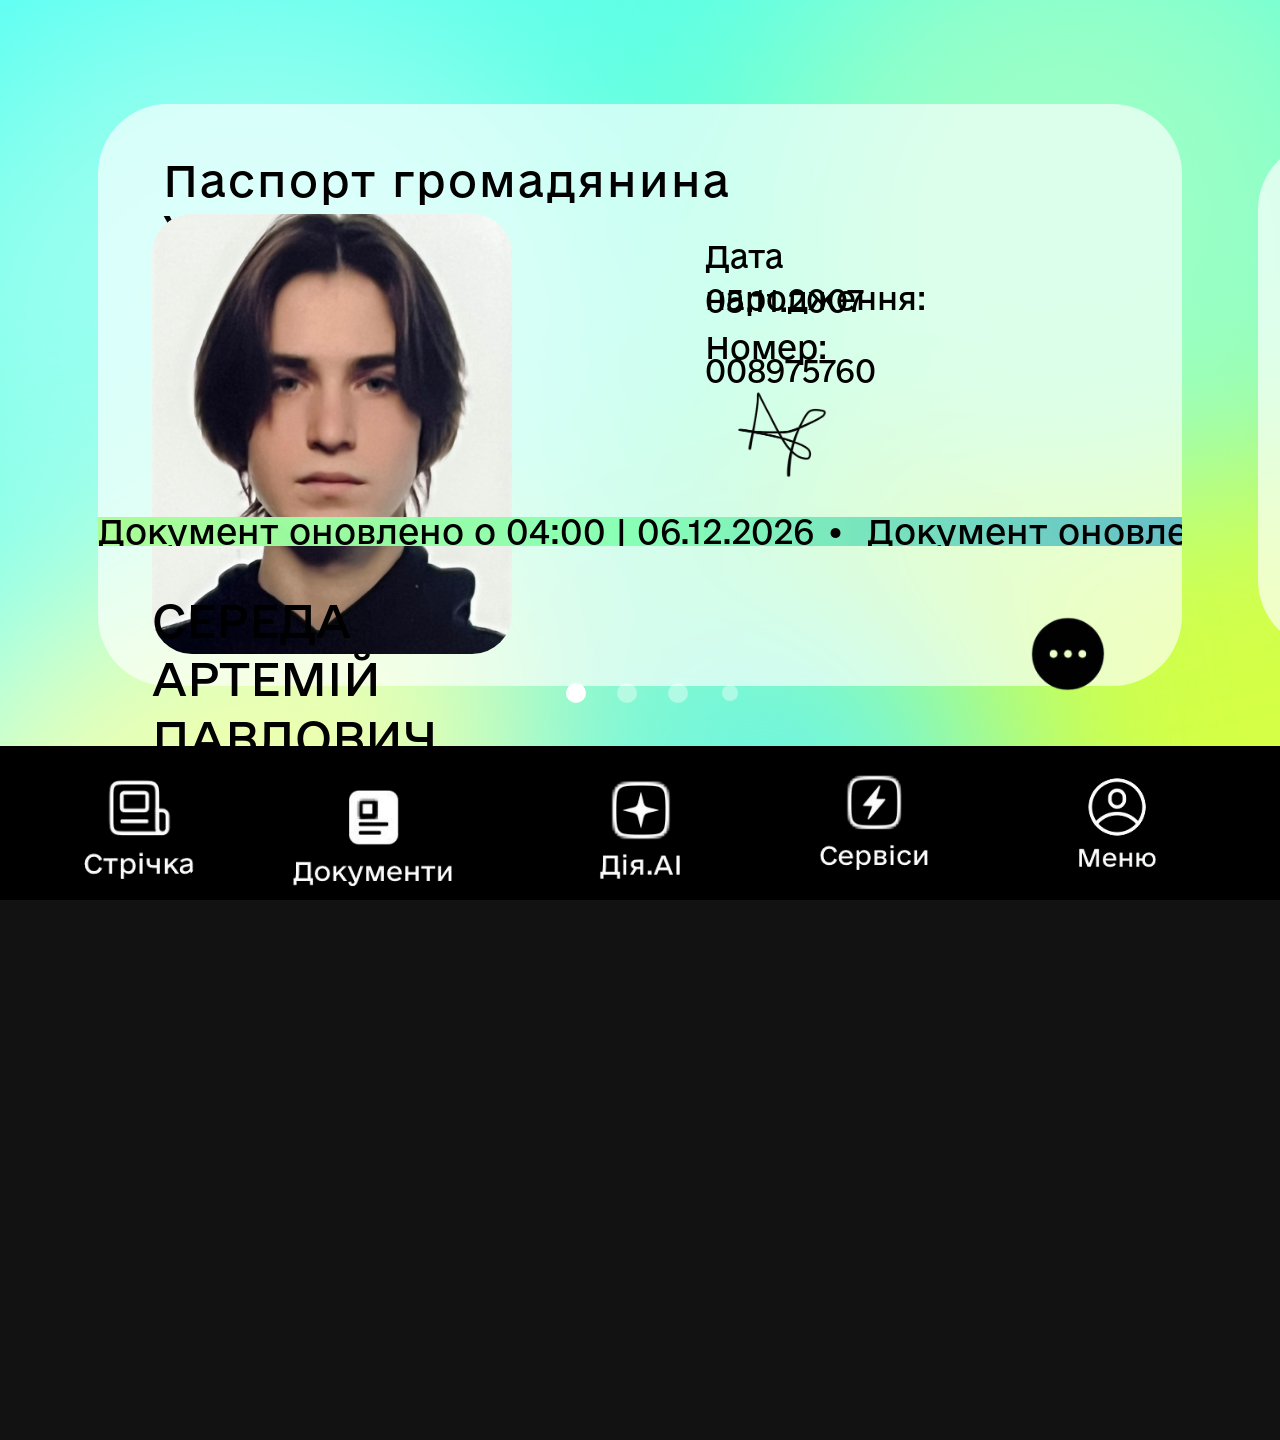
==== commit c504e86f: "Update fake_diia.html" ====
--- a/fake_diia.html
+++ b/fake_diia.html
@@ -2,6 +2,18 @@
 <html lang="ru">
 <head>
 <meta charset="UTF-8">
+  <meta name="viewport" content="width=device-width,initial-scale=1,viewport-fit=cover">
+  <meta name="theme-color" content="#000000">
+  <meta name="theme-color" media="(prefers-color-scheme: light)" content="#000000">
+  <meta name="theme-color" media="(prefers-color-scheme: dark)" content="#000000">
+  <meta name="theme-color" media="(display-mode: standalone)" content="#000000">
+  <meta name="theme-color" media="(display-mode: fullscreen)" content="#000000">
+  <meta name="color-scheme" content="dark">
+  <meta name="apple-mobile-web-app-capable" content="yes">
+  <meta name="mobile-web-app-capable" content="yes">
+  <meta name="apple-mobile-web-app-status-bar-style" content="default">
+  <meta name="apple-mobile-web-app-title" content="Дія">
+  <meta name="format-detection" content="telephone=no">
 <link rel="stylesheet" href="style.css">
 <link rel="icon" type="image/png" href="unnamed.jpg">
 <link rel="apple-touch-icon" href="unnamed.jpg">
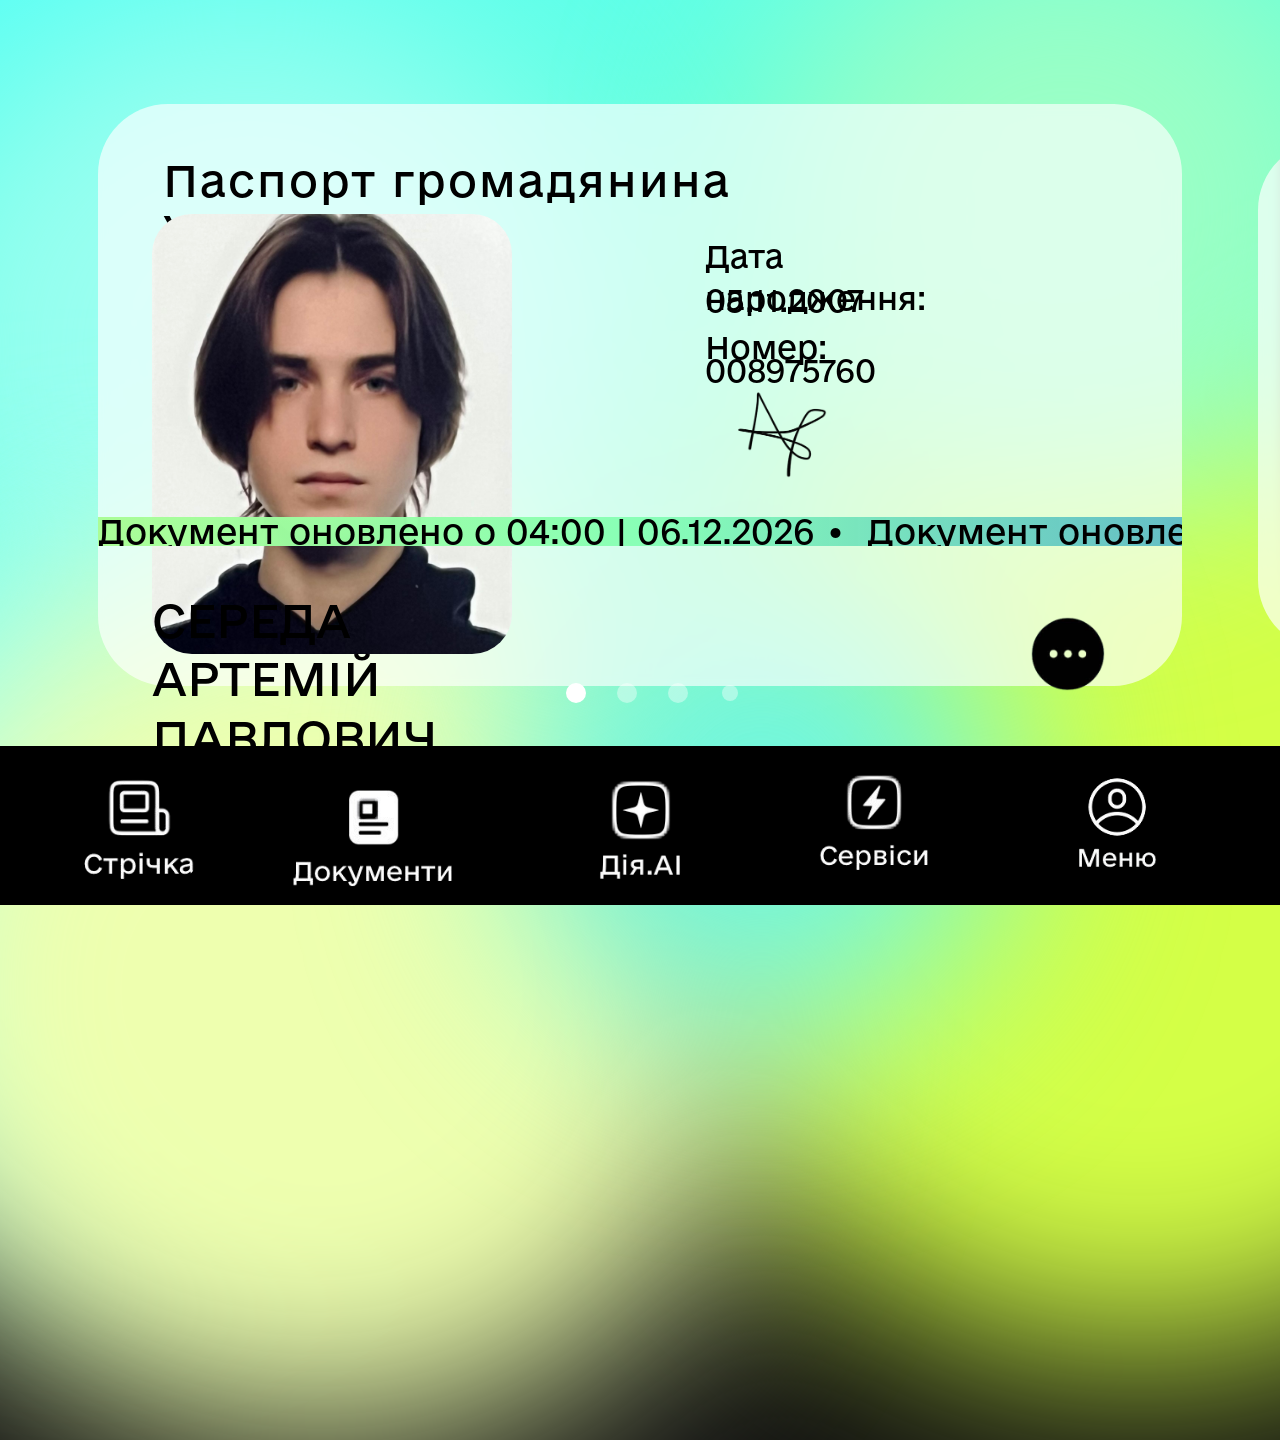
==== commit d35ca233: "Update fake_diia.html" ====
--- a/fake_diia.html
+++ b/fake_diia.html
@@ -2,18 +2,19 @@
 <html lang="ru">
 <head>
 <meta charset="UTF-8">
-  <meta name="viewport" content="width=device-width,initial-scale=1,viewport-fit=cover">
-  <meta name="theme-color" content="#000000">
-  <meta name="theme-color" media="(prefers-color-scheme: light)" content="#000000">
-  <meta name="theme-color" media="(prefers-color-scheme: dark)" content="#000000">
-  <meta name="theme-color" media="(display-mode: standalone)" content="#000000">
-  <meta name="theme-color" media="(display-mode: fullscreen)" content="#000000">
-  <meta name="color-scheme" content="dark">
-  <meta name="apple-mobile-web-app-capable" content="yes">
-  <meta name="mobile-web-app-capable" content="yes">
-  <meta name="apple-mobile-web-app-status-bar-style" content="default">
-  <meta name="apple-mobile-web-app-title" content="Дія">
-  <meta name="format-detection" content="telephone=no">
+<meta name="viewport" content="width=device-width, initial-scale=1, viewport-fit=cover">
+<meta name="apple-mobile-web-app-capable" content="yes">
+<meta name="apple-mobile-web-app-status-bar-style" content="black-translucent">
+<meta name="apple-mobile-web-app-title" content="Дія">
+<meta name="format-detection" content="telephone=no">
+
+<!-- Связка color-scheme и одного theme-color предотвращает подкрашивание iOS -->
+<meta name="color-scheme" content="dark">
+<meta name="theme-color" content="#000000">
+
+<link rel="stylesheet" href="style.css">
+<link rel="icon" type="image/png" href="unnamed.jpg">
+
 <link rel="stylesheet" href="style.css">
 <link rel="icon" type="image/png" href="unnamed.jpg">
 <link rel="apple-touch-icon" href="unnamed.jpg">
@@ -21,9 +22,6 @@
 <link rel="manifest" href="manifest.json">
 <meta name="viewport" content="width=device-width, initial-scale=0.4, viewport-fit=cover">
 
-<meta name="apple-mobile-web-app-capable" content="yes">
-<meta name="apple-mobile-web-app-status-bar-style" content="default">
-<meta name="apple-mobile-web-app-title" content="Мій паспорт">
 </head>
 <body>
 
--- a/style.css
+++ b/style.css
@@ -26,26 +26,38 @@
   font-style: normal;
 }
 
-html, body {
+html {
   margin: 0;
   padding: 0;
-  width: 100vw;
-  height: 100dvh;
+  width: 100%;
+  height: 100%;
+}
+
+body {
+  margin: 0;
+  padding: 0;
+
+  position: fixed;
+  inset: 0;
+  width: 100%;
+  height: 100%;
+
   overflow: hidden;
+
   display: flex;
   justify-content: center;
   align-items: center;
+
   perspective: 25000px;
-  background-attachment: fixed;
+
+  background: linear-gradient(160deg, #57fff4, #6bffce, #65e0ff);
   background-size: cover;
+
+  animation: gradientFlow 15s ease-in-out infinite alternate;
+
   white-space: nowrap;
-
-  padding-top: env(safe-area-inset-top);
-
-  /* Стартовый фон */
-  background: linear-gradient(160deg, #57fff4, #6bffce, #65e0ff);
-  animation: gradientFlow 15s ease-in-out infinite alternate;
-}
+}
+
 
 body.screen-2 .container-document,
 body.screen-2 .container-document-2 {
--- a/style.css
+++ b/style.css
@@ -26,26 +26,38 @@
   font-style: normal;
 }
 
-html, body {
+html {
   margin: 0;
   padding: 0;
-  width: 100vw;
-  height: 100dvh;
+  width: 100%;
+  height: 100%;
+}
+
+body {
+  margin: 0;
+  padding: 0;
+
+  position: fixed;
+  inset: 0;
+  width: 100%;
+  height: 100%;
+
   overflow: hidden;
+
   display: flex;
   justify-content: center;
   align-items: center;
+
   perspective: 25000px;
-  background-attachment: fixed;
+
+  background: linear-gradient(160deg, #57fff4, #6bffce, #65e0ff);
   background-size: cover;
+
+  animation: gradientFlow 15s ease-in-out infinite alternate;
+
   white-space: nowrap;
-
-  padding-top: env(safe-area-inset-top);
-
-  /* Стартовый фон */
-  background: linear-gradient(160deg, #57fff4, #6bffce, #65e0ff);
-  animation: gradientFlow 15s ease-in-out infinite alternate;
-}
+}
+
 
 body.screen-2 .container-document,
 body.screen-2 .container-document-2 {
